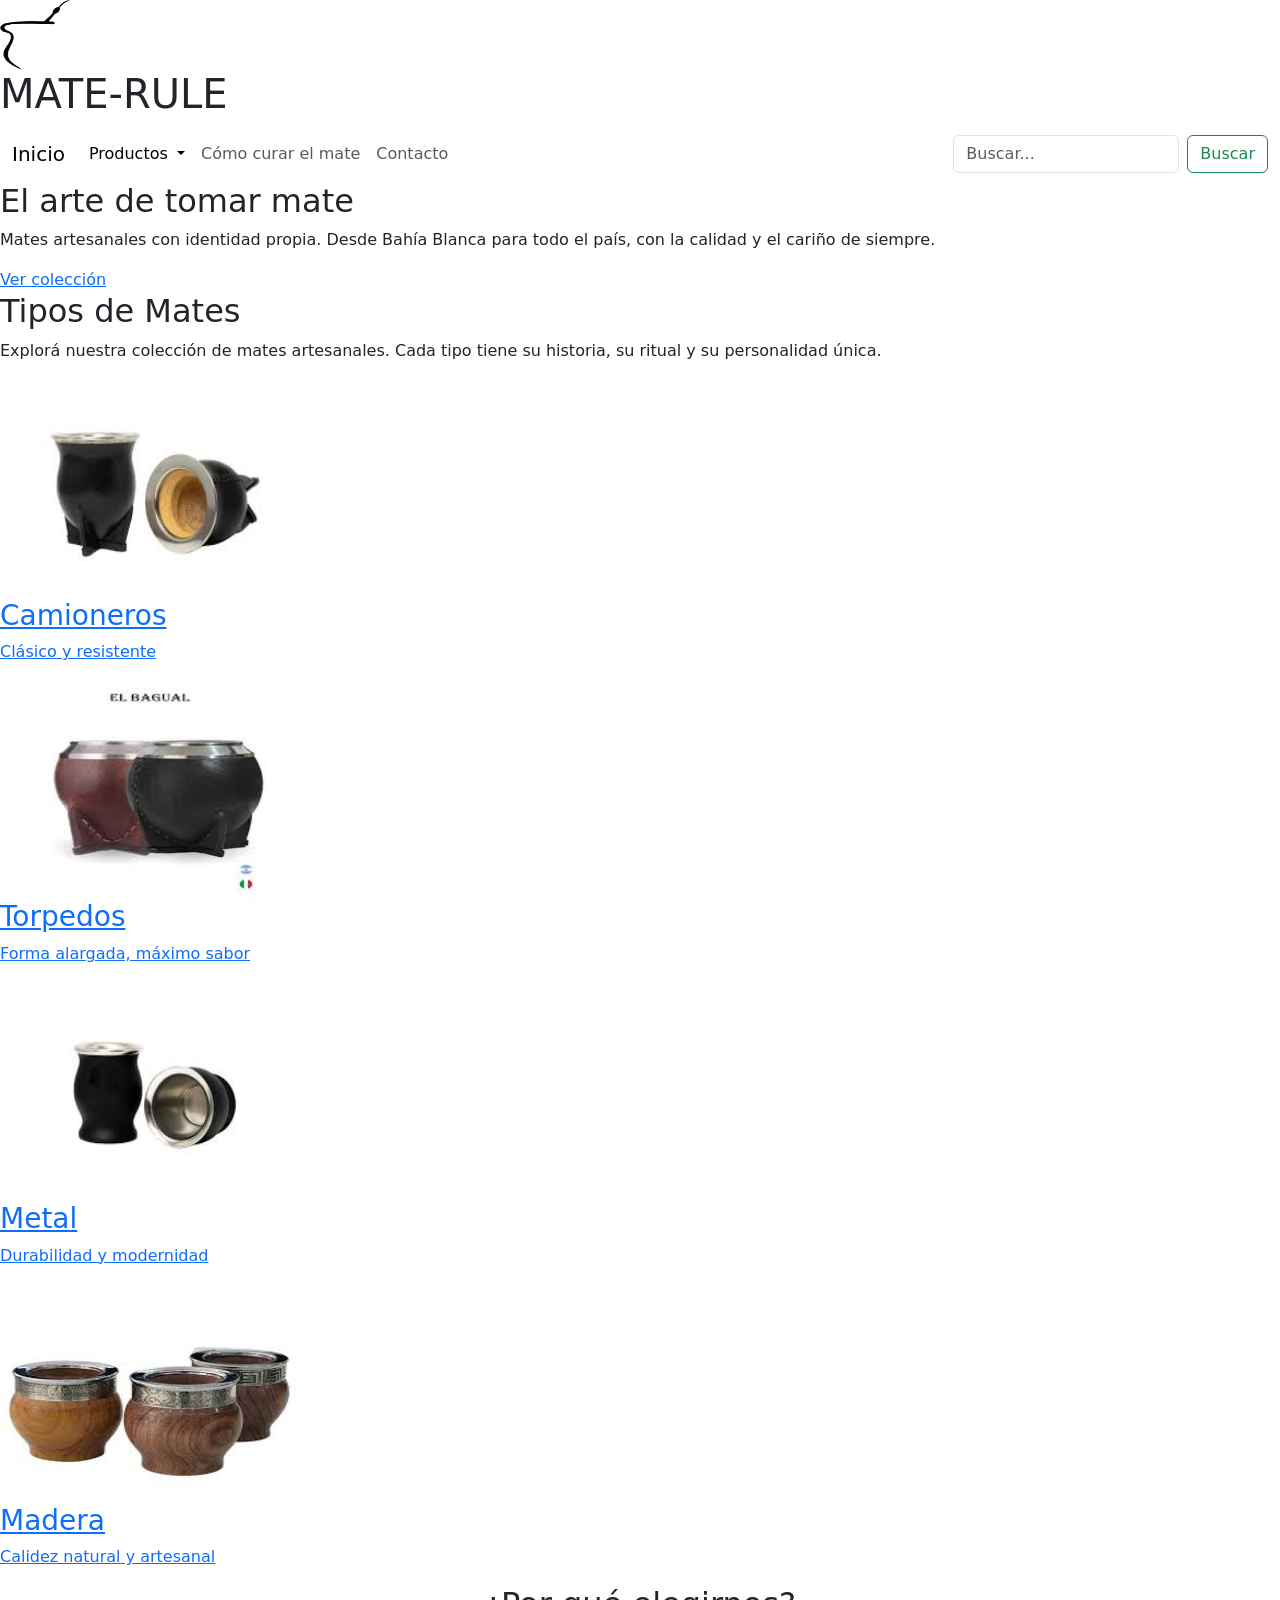
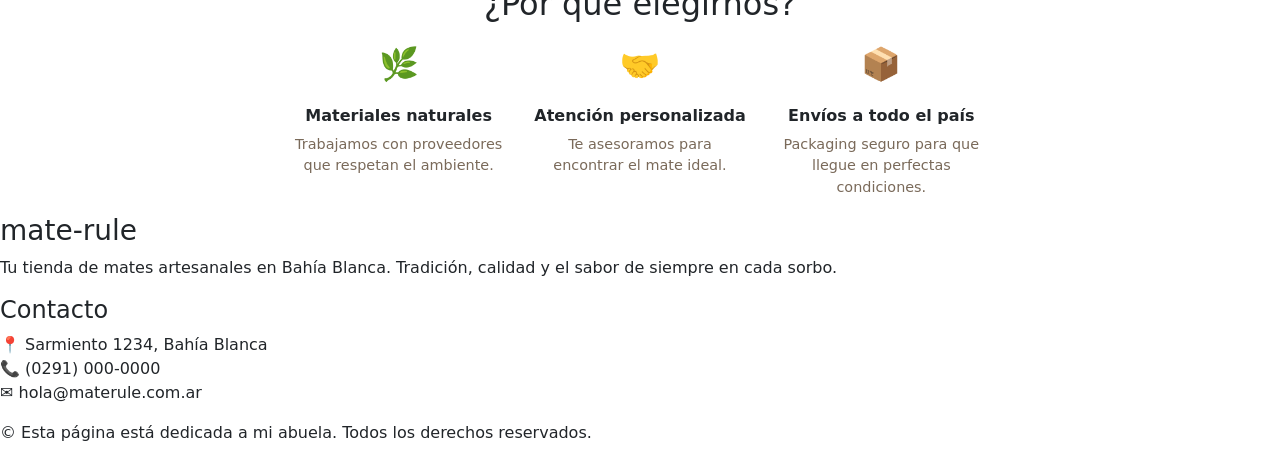
==== index.html @ c33a7d1c "Primer commit" ====
<!DOCTYPE html>
<html lang="es-ar">

<head>
  <meta charset="UTF-8">
  <meta name="viewport" content="width=device-width, initial-scale=1.0">
  <meta name="description" content="mate-rulee — Tu tienda de mates artesanales en Bahía Blanca. Mates camioneros, torpedos, de metal y madera. Accesorios, yerbas y bombillas seleccionadas.">
  <meta name="keywords" content="mates, mate artesanal, camionero, torpedo, metal, madera, yerba mate, bombillas, Bahía Blanca">
  <meta name="author" content="mate-rule">
  <meta name="robots" content="index, follow">
  
  <meta property="og:title" content="mate-rule — Mates Artesanales">
  <meta property="og:description" content="Tu tienda de mates artesanales en Bahía Blanca. Calidad y tradición en cada sorbo.">
  <meta property="og:type" content="website">
  <meta property="og:locale" content="es_AR">
  <title>MATE-RULE</title>
  <link rel="icon" type="image/svg+xml" href="./documentos/favicon.svg">

  <link
    href="https://cdn.jsdelivr.net/npm/bootstrap@5.3.3/dist/css/bootstrap.min.css"
    rel="stylesheet"
    integrity="sha384-QWTKZyjpPEjISv5WaRU9OFeRpok6YctnYmDr5pNlyT2bRjXh0JMhjY6hW+ALEwIH"
    crossorigin="anonymous">
  
  <link rel="stylesheet" href="styles.css">
</head>

<body>
  <header class="header">
    <img class="logo" src="./documentos/logo.png" alt="Logo de mate-rule" width="70" height="70">
    <h1 class="site-title">MATE-RULE</h1>
  </header>

  <nav class="navbar navbar-expand-lg" aria-label="Navegación principal">
    <div class="container-fluid">
      <a class="navbar-brand" href="./index.html">Inicio</a>
      <button
        class="navbar-toggler"
        type="button"
        data-bs-toggle="collapse"
        data-bs-target="#navPrincipal"
        aria-controls="navPrincipal"
        aria-expanded="false"
        aria-label="Abrir menú de navegación">
        <span class="navbar-toggler-icon"></span>
      </button>
      <div class="collapse navbar-collapse" id="navPrincipal">
        <ul class="navbar-nav me-auto mb-2 mb-lg-0">
          <li class="nav-item dropdown">
            <a class="nav-link dropdown-toggle active" href="#" role="button"
              data-bs-toggle="dropdown" aria-expanded="false" aria-current="page">
              Productos
            </a>
            <ul class="dropdown-menu">
              <li><a class="dropdown-item" href="./index.html">Mates</a></li>
              <li><a class="dropdown-item" href="./pages/bombillas.html">Bombillas</a></li>
              <li><a class="dropdown-item" href="./pages/accesorios.html">Accesorios</a></li>
              <li><a class="dropdown-item" href="./pages/yerbas.html">Yerbas</a></li>
            </ul>
          </li>
          <li class="nav-item">
            <a class="nav-link" href="./pages/curar-mate.html">Cómo curar el mate</a>
          </li>
          <li class="nav-item">
            <a class="nav-link" href="./pages/contacto.html">Contacto</a>
          </li>
        </ul>
        <form class="d-flex" role="search" aria-label="Buscar productos">
          <input
            class="form-control me-2"
            type="search"
            placeholder="Buscar..."
            aria-label="Buscar productos">
          <button class="btn btn-outline-success" type="submit">Buscar</button>
        </form>
      </div>
    </div>
  </nav>

  <section class="hero" aria-label="Presentación">
    <h2 class="hero__titulo">El arte de tomar mate</h2>
    <p class="hero__subtitulo">
      Mates artesanales con identidad propia. Desde Bahía Blanca para todo el país,
      con la calidad y el cariño de siempre.
    </p>
    <a href="#tipos-de-mate" class="hero__btn">Ver colección</a>
  </section>

  <main id="tipos-de-mate">
    <section class="seccion" aria-labelledby="titulo-mates">
      <h2 class="seccion__titulo" id="titulo-mates">Tipos de Mates</h2>
      <p class="seccion__intro">
        Explorá nuestra colección de mates artesanales. Cada tipo tiene su historia,
        su ritual y su personalidad única.
      </p>

      <div class="grid-mates">

        <article class="tarjeta-mate">
          <a href="./pages/camionero.html" aria-label="Ver mates camioneros">
            <img
              class="tarjeta-mate__img"
              src="./documentos/camionero.jpg"
              alt="Mate tipo camionero de calabaza con aro de metal"
              loading="lazy"
              width="300"
              height="220">
            <div class="tarjeta-mate__body">
              <h3 class="tarjeta-mate__nombre">Camioneros</h3>
              <p class="tarjeta-mate__desc">Clásico y resistente</p>
            </div>
          </a>
        </article>

        <article class="tarjeta-mate">
          <a href="./pages/torpedo.html" aria-label="Ver mates torpedo">
            <img
              class="tarjeta-mate__img"
              src="./documentos/torpedo.jpg"
              alt="Mate torpedo de calabaza alargada"
              loading="lazy"
              width="300"
              height="220">
            <div class="tarjeta-mate__body">
              <h3 class="tarjeta-mate__nombre">Torpedos</h3>
              <p class="tarjeta-mate__desc">Forma alargada, máximo sabor</p>
            </div>
          </a>
        </article>

        <article class="tarjeta-mate">
          <a href="./pages/metal.html" aria-label="Ver mates de metal">
            <img
              class="tarjeta-mate__img"
              src="./documentos/metal.jpg"
              alt="Mate de acero inoxidable plateado"
              loading="lazy"
              width="300"
              height="220">
            <div class="tarjeta-mate__body">
              <h3 class="tarjeta-mate__nombre">Metal</h3>
              <p class="tarjeta-mate__desc">Durabilidad y modernidad</p>
            </div>
          </a>
        </article>

        <article class="tarjeta-mate">
          <a href="./pages/madera.html" aria-label="Ver mates de madera">
            <img
              class="tarjeta-mate__img"
              src="./documentos/madera.jpg"
              alt="Mate de madera torneado artesanalmente"
              loading="lazy"
              width="300"
              height="220">
            <div class="tarjeta-mate__body">
              <h3 class="tarjeta-mate__nombre">Madera</h3>
              <p class="tarjeta-mate__desc">Calidez natural y artesanal</p>
            </div>
          </a>
        </article>

      </div>
    </section>

    <section class="seccion seccion--alt" aria-label="Nuestra filosofía">
      <div style="max-width:700px;margin:0 auto;text-align:center;">
        <h2 class="seccion__titulo">¿Por qué elegirnos?</h2>
        <div style="display:grid;grid-template-columns:repeat(auto-fit,minmax(180px,1fr));gap:24px;margin-top:16px;">
          <div>
            <p style="font-size:2rem;">🌿</p>
            <strong>Materiales naturales</strong>
            <p style="color:#7a6a5a;font-size:.9rem;margin-top:6px;">Trabajamos con proveedores que respetan el ambiente.</p>
          </div>
          <div>
            <p style="font-size:2rem;">🤝</p>
            <strong>Atención personalizada</strong>
            <p style="color:#7a6a5a;font-size:.9rem;margin-top:6px;">Te asesoramos para encontrar el mate ideal.</p>
          </div>
          <div>
            <p style="font-size:2rem;">📦</p>
            <strong>Envíos a todo el país</strong>
            <p style="color:#7a6a5a;font-size:.9rem;margin-top:6px;">Packaging seguro para que llegue en perfectas condiciones.</p>
          </div>
        </div>
      </div>
    </section>
  </main>

  <footer class="footer" aria-label="Pie de página">
    <div class="footer__inner">
      <div class="footer__marca">
        <h3>mate-rule</h3>
        <p>Tu tienda de mates artesanales en Bahía Blanca. Tradición, calidad y el sabor de siempre en cada sorbo.</p>
      </div>
      <div class="footer__contacto">
        <h4>Contacto</h4>
        <p>
          📍 Sarmiento 1234, Bahía Blanca<br>
          📞 (0291) 000-0000<br>
          ✉️ hola@materule.com.ar
        </p>
      </div>
    </div>
    <p class="footer__copy">© Esta página está dedicada a mi abuela. Todos los derechos reservados.</p>
  </footer>

  <script
    src="https://cdn.jsdelivr.net/npm/bootstrap@5.3.3/dist/js/bootstrap.bundle.min.js"
    integrity="sha384-YvpcrYf0tY3lHB60NNkmXc4s9bIOgUxi8T/jzmAgdZ3K4rK3kPSRovGbYmQ5MwH"
    crossorigin="anonymous">
  </script>
  <script src="./js/main.js"></script>
</body>

</html>
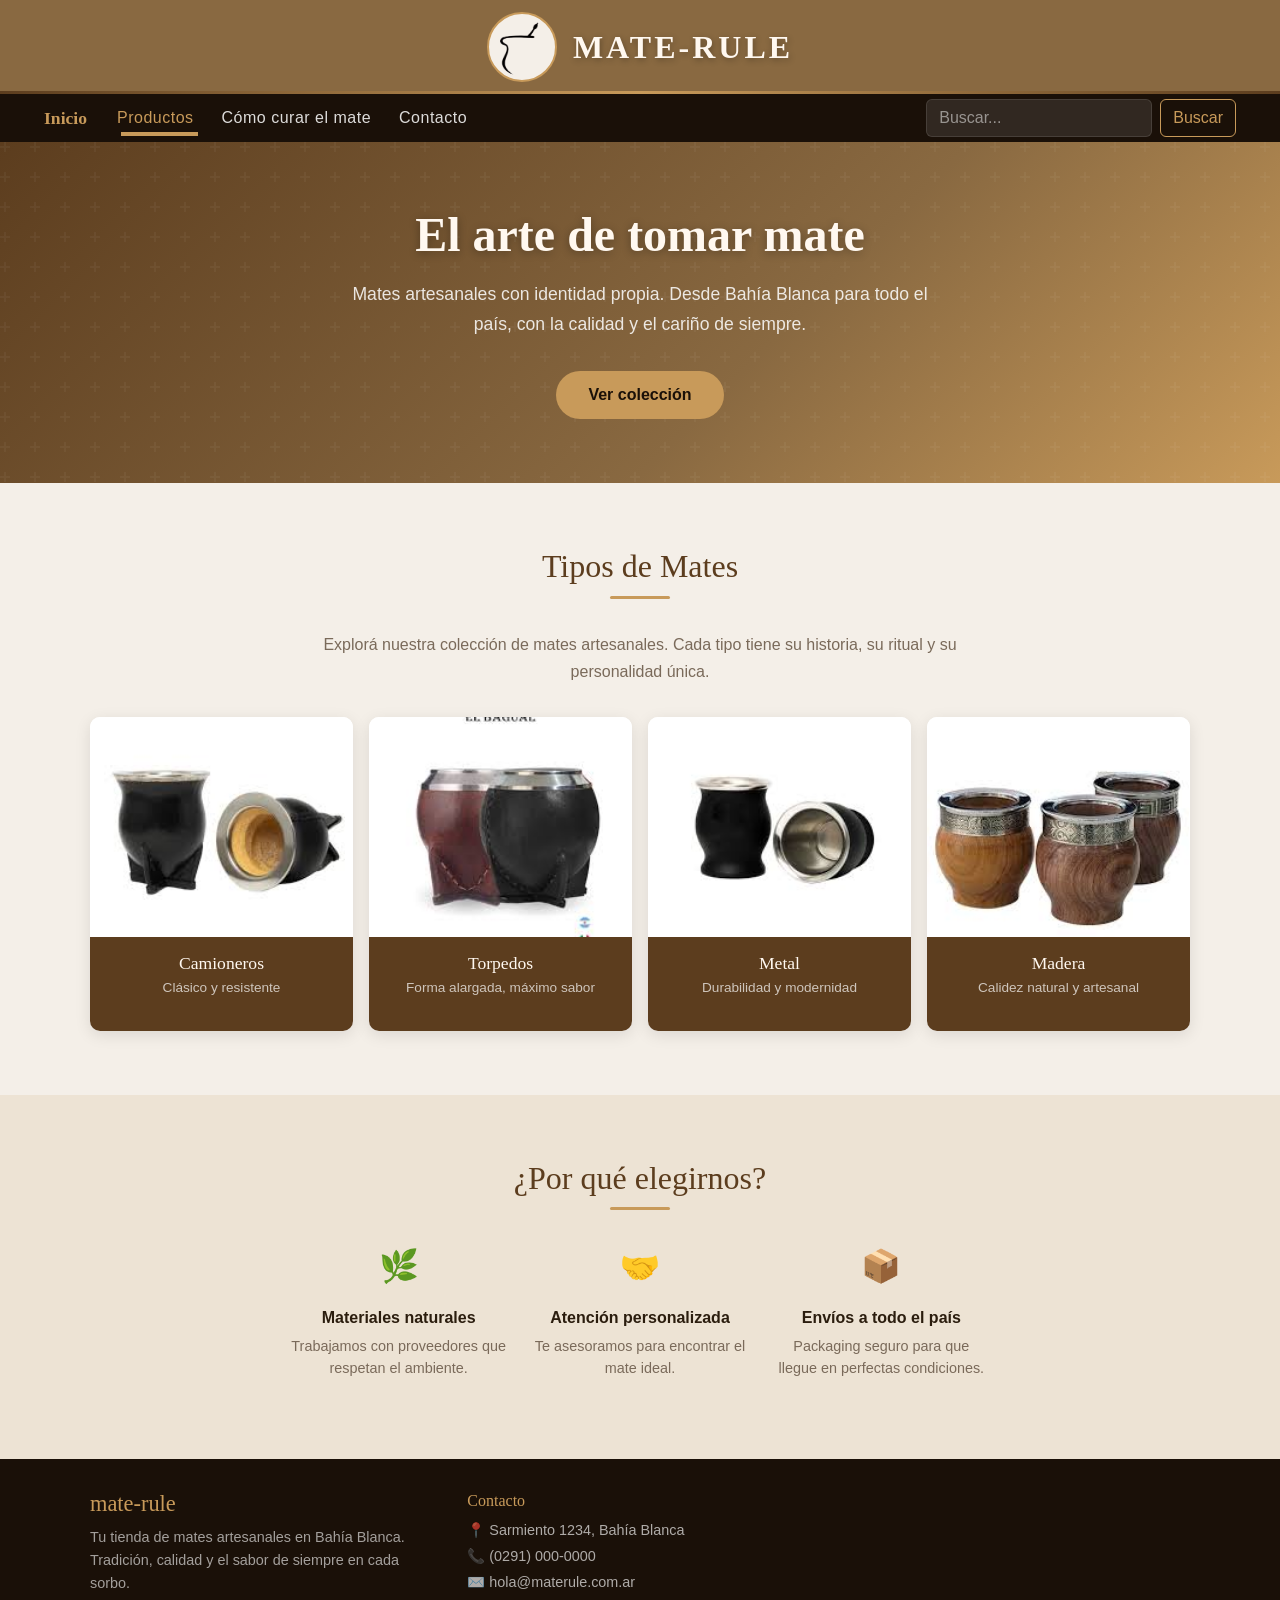
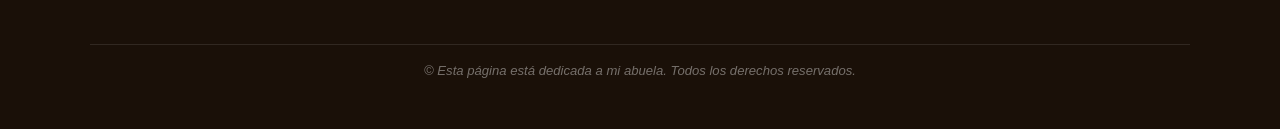
==== commit 819f7827: "Varios cambios" ====
--- a/index.html
+++ b/index.html
@@ -22,7 +22,7 @@
     integrity="sha384-QWTKZyjpPEjISv5WaRU9OFeRpok6YctnYmDr5pNlyT2bRjXh0JMhjY6hW+ALEwIH"
     crossorigin="anonymous">
   
-  <link rel="stylesheet" href="styles.css">
+  <link rel="stylesheet" href="./styles/styles.css">
 </head>
 
 <body>
--- a/styles/styles.css
+++ b/styles/styles.css
@@ -0,0 +1 @@
+﻿@import"https://fonts.googleapis.com/css2?family=Playfair+Display:wght@400;600;700&family=Lato:wght@300;400;700&display=swap";*,*::before,*::after{box-sizing:border-box;margin:0;padding:0}html{scroll-behavior:smooth;font-size:16px}body{font-family:"Lato","Helvetica Neue",sans-serif;background-color:#f4efe8;color:#2b1d0e;min-height:100vh;display:flex;flex-direction:column;gap:0;overflow-x:hidden}main{flex:1}img{max-width:100%;height:auto}a{text-decoration:none;color:inherit}ul{list-style:none;padding:0}.header{display:flex;align-items:center;justify-content:center;background-color:#896941;padding:12px 32px;gap:16px;position:relative}.header::after{content:"";display:block;position:absolute;bottom:0;left:0;width:100%;height:3px;background:linear-gradient(90deg, #5c3d1e, #c89a5a, #5c3d1e)}.header .logo{width:70px;height:70px;object-fit:contain;border-radius:50%;border:2px solid #c89a5a;background:#f4efe8;padding:4px}.header .site-title{font-family:"Playfair Display",Georgia,serif;font-size:2rem;font-weight:700;color:#fff8f0;letter-spacing:3px;text-shadow:1px 2px 6px rgba(0,0,0,.3);margin:0}@media(max-width: 768px){.header{padding:8px 16px}.header .site-title{font-size:1.4rem}.header .logo{width:50px;height:50px}}.navbar{background-color:#1a1008 !important;padding:0 32px}.navbar .navbar-brand{font-family:"Playfair Display",Georgia,serif;color:#c89a5a !important;font-weight:700;font-size:1.1rem;transition:all .28s ease}.navbar .navbar-brand:hover{color:#fff8f0 !important}.navbar .nav-link{color:hsla(0,0%,100%,.85) !important;font-family:"Lato","Helvetica Neue",sans-serif;font-weight:400;letter-spacing:.5px;padding:12px 14px !important;transition:all .28s ease;position:relative}.navbar .nav-link::after{content:"";position:absolute;bottom:6px;left:14px;width:0;height:2px;background-color:#c89a5a;transition:width .25s ease}.navbar .nav-link:hover,.navbar .nav-link.active{color:#c89a5a !important}.navbar .nav-link:hover::after,.navbar .nav-link.active::after{width:calc(100% - 28px)}.navbar .dropdown-menu{background-color:#5c3d1e;border:none;border-radius:10px;box-shadow:0 4px 16px rgba(0,0,0,.1);padding:8px 0}.navbar .dropdown-menu .dropdown-item{color:#fff8f0;font-family:"Lato","Helvetica Neue",sans-serif;padding:8px 16px;transition:all .28s ease}.navbar .dropdown-menu .dropdown-item:hover{background-color:#896941;color:#fff8f0}.navbar .form-control{background-color:hsla(0,0%,100%,.1);border:1px solid hsla(0,0%,100%,.2);color:#fff;border-radius:6px}.navbar .form-control::placeholder{color:hsla(0,0%,100%,.5)}.navbar .form-control:focus{background-color:hsla(0,0%,100%,.15);border-color:#c89a5a;box-shadow:none;color:#fff}.navbar .btn-outline-success{border-color:#c89a5a;color:#c89a5a;border-radius:6px;transition:all .28s ease}.navbar .btn-outline-success:hover{background-color:#c89a5a;border-color:#c89a5a;color:#1a1008}@media(max-width: 992px){.navbar{padding:0 16px}}.footer{background-color:#1a1008;color:#fff8f0;padding:32px;margin-top:auto}.footer .footer__inner{max-width:1100px;margin:0 auto;display:grid;grid-template-columns:1fr 1fr 1fr;gap:32px;padding-bottom:32px;border-bottom:1px solid hsla(0,0%,100%,.1)}@media(max-width: 768px){.footer .footer__inner{grid-template-columns:1fr;gap:16px}}.footer .footer__marca h3{font-family:"Playfair Display",Georgia,serif;color:#c89a5a;font-size:1.4rem;margin-bottom:8px}.footer .footer__marca p{color:hsla(0,0%,100%,.6);font-size:.9rem;line-height:1.6}.footer .footer__links h4{font-family:"Playfair Display",Georgia,serif;color:#c89a5a;margin-bottom:8px;font-size:1rem}.footer .footer__links ul{display:flex;flex-direction:column;gap:8px}.footer .footer__links ul li a{color:hsla(0,0%,100%,.65);font-size:.9rem;transition:all .28s ease}.footer .footer__links ul li a:hover{color:#c89a5a;padding-left:4px}.footer .footer__contacto h4{font-family:"Playfair Display",Georgia,serif;color:#c89a5a;margin-bottom:8px;font-size:1rem}.footer .footer__contacto p{color:hsla(0,0%,100%,.65);font-size:.9rem;line-height:1.8}.footer .footer__copy{text-align:center;color:hsla(0,0%,100%,.4);font-size:.82rem;padding-top:16px;font-style:italic}.hero{background:linear-gradient(135deg, #5c3d1e 0%, #896941 60%, #c89a5a 100%);color:#fff8f0;padding:64px 32px;text-align:center;position:relative;overflow:hidden}.hero::before{content:"";position:absolute;inset:0;background:url("data:image/svg+xml,%3Csvg width='60' height='60' viewBox='0 0 60 60' xmlns='http://www.w3.org/2000/svg'%3E%3Cg fill='none' fill-rule='evenodd'%3E%3Cg fill='%23ffffff' fill-opacity='0.04'%3E%3Cpath d='M36 34v-4h-2v4h-4v2h4v4h2v-4h4v-2h-4zm0-30V0h-2v4h-4v2h4v4h2V6h4V4h-4zM6 34v-4H4v4H0v2h4v4h2v-4h4v-2H6zM6 4V0H4v4H0v2h4v4h2V6h4V4H6z'/%3E%3C/g%3E%3C/g%3E%3C/svg%3E");pointer-events:none}.hero__titulo{font-family:"Playfair Display",Georgia,serif;font-size:3rem;font-weight:700;margin-bottom:16px;text-shadow:0 2px 10px rgba(0,0,0,.3);animation:fadeInDown .8s ease both}@media(max-width: 768px){.hero__titulo{font-size:2rem}}.hero__subtitulo{font-size:1.1rem;color:hsla(0,0%,100%,.85);max-width:600px;margin:0 auto 32px;line-height:1.7;animation:fadeInUp .9s ease .2s both}.hero__btn{background-color:#c89a5a;color:#1a1008;border:none;border-radius:6px;padding:10px 22px;font-family:"Lato","Helvetica Neue",sans-serif;font-weight:600;cursor:pointer;transition:all .28s ease}.hero__btn:hover{filter:brightness(0.88);transform:translateY(-2px)}.hero__btn{font-size:1rem;padding:12px 32px;animation:fadeInUp 1s ease .4s both;display:inline-block;border-radius:30px}.seccion{padding:64px 32px}.seccion--alt{background-color:#ede3d4}.seccion__titulo{font-family:"Playfair Display",Georgia,serif;color:#5c3d1e;font-size:2rem;text-align:center;margin-bottom:32px;position:relative}.seccion__titulo::after{content:"";display:block;width:60px;height:3px;background-color:#c89a5a;margin:10px auto 0;border-radius:2px}.seccion__intro{text-align:center;color:#7a6a5a;max-width:680px;margin:0 auto 32px;line-height:1.7}.grid-mates{display:grid;grid-template-columns:repeat(4, 1fr);gap:16px;max-width:1100px;margin:0 auto}@media(max-width: 992px){.grid-mates{grid-template-columns:repeat(2, 1fr)}}@media(max-width: 576px){.grid-mates{grid-template-columns:1fr}}.tarjeta-mate{border-radius:10px;overflow:hidden;background:#fff;box-shadow:0 4px 16px rgba(0,0,0,.1);transition:all .28s ease}.tarjeta-mate:hover{transform:translateY(-6px) scale(1.03);box-shadow:0 8px 28px rgba(137,105,65,.22)}.tarjeta-mate__img{width:100%;height:220px;object-fit:cover;display:block;transition:transform .4s ease}.tarjeta-mate:hover .tarjeta-mate__img{transform:scale(1.06)}.tarjeta-mate__body{padding:16px;background:#5c3d1e}.tarjeta-mate__nombre{font-family:"Playfair Display",Georgia,serif;color:#fff8f0;font-size:1.1rem;margin:0;text-align:center}.tarjeta-mate__desc{color:hsla(0,0%,100%,.7);font-size:.85rem;text-align:center;margin-top:4px}.tarjeta-mate a{display:block}.tarjeta-mate a:hover{text-decoration:none}.producto-detalle{max-width:900px;margin:64px auto;padding:0 32px}.producto-detalle__img{width:100%;height:380px;object-fit:cover;display:block;border-radius:10px;box-shadow:0 4px 16px rgba(0,0,0,.1);margin-bottom:32px}.producto-detalle__titulo{font-family:"Playfair Display",Georgia,serif;color:#5c3d1e;font-size:2.2rem;margin-bottom:16px}.producto-detalle__descripcion{color:#7a6a5a;line-height:1.8;font-size:1rem;margin-bottom:16px}.producto-detalle__caracteristicas{background:#ede3d4;border-radius:10px;padding:16px;margin-bottom:32px}.producto-detalle__caracteristicas h3{font-family:"Playfair Display",Georgia,serif;color:#896941;margin-bottom:8px}.producto-detalle__caracteristicas ul{display:flex;flex-direction:column;gap:8px}.producto-detalle__caracteristicas ul li{color:#2b1d0e;padding-left:16px;position:relative;line-height:1.6}.producto-detalle__caracteristicas ul li::before{content:"✦";color:#c89a5a;position:absolute;left:0;font-size:.75rem;top:3px}.producto-detalle__precio{font-family:"Playfair Display",Georgia,serif;font-size:1.8rem;color:#896941;margin-bottom:16px}.producto-detalle__btn{background-color:#896941;color:#fff;border:none;border-radius:6px;padding:10px 22px;font-family:"Lato","Helvetica Neue",sans-serif;font-weight:600;cursor:pointer;transition:all .28s ease}.producto-detalle__btn:hover{filter:brightness(0.88);transform:translateY(-2px)}.producto-detalle__btn{font-size:1rem;padding:12px 30px;border-radius:30px;display:inline-block}.breadcrumb-mate{background:#ede3d4;padding:8px 32px;border-bottom:1px solid rgba(0,0,0,.06)}.breadcrumb-mate a{color:#896941;font-size:.9rem;transition:all .28s ease}.breadcrumb-mate a:hover{color:#5c3d1e}.breadcrumb-mate span{color:#7a6a5a;font-size:.9rem;padding:0 6px}.formulario-contacto{background:#fff;border-radius:10px;padding:32px;box-shadow:0 4px 16px rgba(0,0,0,.1);max-width:500px}.formulario-contacto__titulo{font-family:"Playfair Display",Georgia,serif;color:#5c3d1e;font-size:1.6rem;margin-bottom:32px}.formulario-contacto .campo{display:flex;flex-direction:column;gap:6px;margin-bottom:16px}.formulario-contacto .campo label{font-weight:600;font-size:.9rem;color:#2b1d0e}.formulario-contacto .campo input,.formulario-contacto .campo textarea,.formulario-contacto .campo select{border:1.5px solid rgba(0,0,0,.15);border-radius:6px;padding:10px 14px;font-family:"Lato","Helvetica Neue",sans-serif;font-size:.95rem;color:#2b1d0e;transition:all .28s ease;background:#f4efe8}.formulario-contacto .campo input:focus,.formulario-contacto .campo textarea:focus,.formulario-contacto .campo select:focus{outline:none;border-color:#896941;box-shadow:0 0 0 3px rgba(137,105,65,.15)}.formulario-contacto .campo textarea{resize:vertical;min-height:110px}.formulario-contacto__btn{background-color:#896941;color:#fff;border:none;border-radius:6px;padding:10px 22px;font-family:"Lato","Helvetica Neue",sans-serif;font-weight:600;cursor:pointer;transition:all .28s ease}.formulario-contacto__btn:hover{filter:brightness(0.88);transform:translateY(-2px)}.formulario-contacto__btn{width:100%;font-size:1rem;padding:12px;border-radius:30px;margin-top:8px}.mapa-wrapper{border-radius:10px;overflow:hidden;box-shadow:0 4px 16px rgba(0,0,0,.1)}.mapa-wrapper iframe{display:block;width:100%;height:380px;border:none}@media(max-width: 768px){.mapa-wrapper iframe{height:250px}}.pasos-curar{display:grid;grid-template-columns:repeat(auto-fit, minmax(220px, 1fr));gap:16px;max-width:1000px;margin:0 auto}.pasos-curar .paso{background:#fff;border-radius:10px;padding:32px 16px;box-shadow:0 4px 16px rgba(0,0,0,.1);text-align:center;transition:all .28s ease}.pasos-curar .paso:hover{transform:translateY(-6px) scale(1.03);box-shadow:0 8px 28px rgba(137,105,65,.22)}.pasos-curar .paso__numero{width:48px;height:48px;border-radius:50%;background:#896941;color:#fff;font-family:"Playfair Display",Georgia,serif;font-size:1.4rem;font-weight:700;display:flex;align-items:center;justify-content:center;margin:0 auto 16px}.pasos-curar .paso__titulo{font-family:"Playfair Display",Georgia,serif;color:#5c3d1e;font-size:1.05rem;margin-bottom:8px}.pasos-curar .paso__texto{color:#7a6a5a;font-size:.9rem;line-height:1.6}.grid-curar{display:grid;grid-template-columns:repeat(2, 1fr);gap:16px;max-width:700px;margin:0 auto}@media(max-width: 576px){.grid-curar{grid-template-columns:1fr}}.grid-curar .tarjeta-curar{border-radius:10px;overflow:hidden;box-shadow:0 4px 16px rgba(0,0,0,.1);transition:all .28s ease}.grid-curar .tarjeta-curar:hover{transform:translateY(-6px) scale(1.03);box-shadow:0 8px 28px rgba(137,105,65,.22)}.grid-curar .tarjeta-curar{background:#fff}.grid-curar .tarjeta-curar a{display:block}.grid-curar .tarjeta-curar__img{width:100%;height:180px;object-fit:cover;display:block}.grid-curar .tarjeta-curar__body{background:#5c3d1e;padding:16px;text-align:center}.grid-curar .tarjeta-curar__body h3{font-family:"Playfair Display",Georgia,serif;color:#fff8f0;margin:0}@keyframes fadeInDown{from{opacity:0;transform:translateY(-30px)}to{opacity:1;transform:translateY(0)}}@keyframes fadeInUp{from{opacity:0;transform:translateY(30px)}to{opacity:1;transform:translateY(0)}}@keyframes fadeIn{from{opacity:0}to{opacity:1}}.animate-fade-in{animation:fadeIn .7s ease both}/*# sourceMappingURL=styles.css.map */
